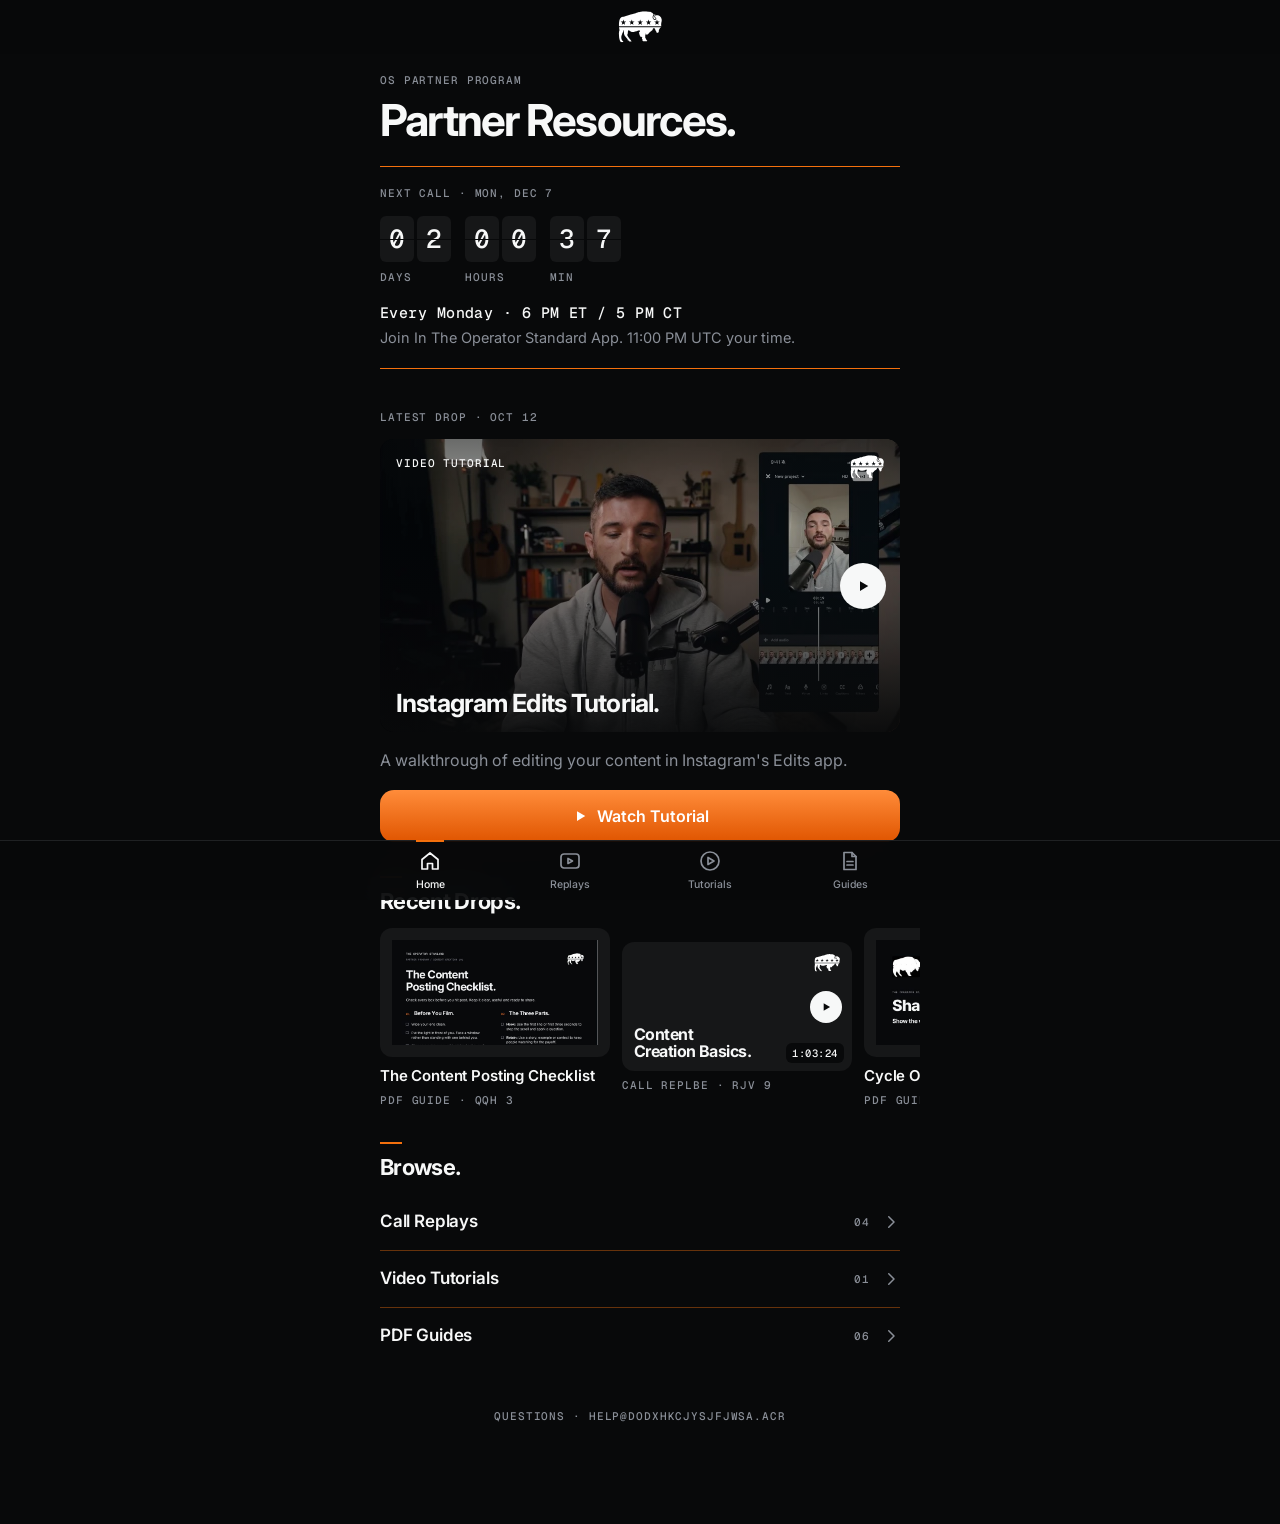
==== index.html @ caf59437 "Add files via upload" ====
<!doctype html>
<html lang="en">
<head>
  <meta charset="utf-8">
  <meta name="viewport" content="width=device-width, initial-scale=1, viewport-fit=cover">
  <meta name="robots" content="noindex, nofollow">
  <meta name="theme-color" content="#08090A">
  <meta name="apple-mobile-web-app-capable" content="yes">
  <meta name="apple-mobile-web-app-status-bar-style" content="black-translucent">
  <title>Partner Resources · The Operator Standard</title>
  <link rel="icon" href="assets/bison-white.svg" type="image/svg+xml">
  <link rel="preload" href="assets/fonts/Inter.ttf" as="font" type="font/ttf" crossorigin>
  <link rel="preload" href="assets/fonts/GeistMono.ttf" as="font" type="font/ttf" crossorigin>
  <link rel="stylesheet" href="styles.css">
</head>
<body>
  <header class="topbar">
    <a href="#home" aria-label="The Operator Standard Partner Resources, home">
      <img src="assets/bison-white.svg" alt="" width="61" height="43">
    </a>
  </header>

  <main id="view"></main>

  <nav class="tabbar" aria-label="Sections">
    <a href="#home" data-tab="home">
      <svg viewBox="0 0 24 24" aria-hidden="true"><path d="M4 10.5 12 4l8 6.5V20h-5.5v-5.5h-5V20H4z"/></svg>
      <span>Home</span>
    </a>
    <a href="#replays" data-tab="replays">
      <svg viewBox="0 0 24 24" aria-hidden="true"><rect x="3" y="5" width="18" height="14" rx="3"/><path d="M10 9.5v5l4.5-2.5z"/></svg>
      <span>Replays</span>
    </a>
    <a href="#tutorials" data-tab="tutorials">
      <svg viewBox="0 0 24 24" aria-hidden="true"><circle cx="12" cy="12" r="9"/><path d="M10 8.5v7l6-3.5z"/></svg>
      <span>Tutorials</span>
    </a>
    <a href="#guides" data-tab="guides">
      <svg viewBox="0 0 24 24" aria-hidden="true"><path d="M6 3.5h8l4 4V20.5H6z"/><path d="M14 3.5v4h4M9 12.5h6M9 16h6"/></svg>
      <span>Guides</span>
    </a>
  </nav>

  <dialog class="sheet" id="sheet" aria-labelledby="sheet-title">
    <div class="sheet-bar">
      <span class="grab" aria-hidden="true"></span>
      <button class="icon-btn" id="sheet-close" aria-label="Close">
        <svg viewBox="0 0 24 24" width="18" height="18" aria-hidden="true"><path d="M5 5l14 14M19 5L5 19" stroke="currentColor" stroke-width="2" stroke-linecap="round"/></svg>
      </button>
    </div>
    <div id="sheet-body"></div>
  </dialog>

  <script src="content.js"></script>
  <script src="app.js"></script>
</body>
</html>
---- styles.css ----
/* The Operator Standard — Partner Resources
   Mobile first: built to feel like a screen in the app, not a web page.
   Brand: Obsidian ground, Card surfaces, Snow text, Fog secondary, one Ember action.
   Sans: Inter. Mono: Geist Mono (tracked caps for labels and numbers). */

@font-face {
  font-family: "Inter";
  src: url("assets/fonts/Inter.ttf") format("truetype");
  font-weight: 100 900;
  font-display: swap;
}
@font-face {
  font-family: "Geist Mono";
  src: url("assets/fonts/GeistMono.ttf") format("truetype");
  font-weight: 100 900;
  font-display: swap;
}

:root {
  --obsidian: #08090A;
  --card: #161718;
  --card-hi: #1D1E20;
  --line: #1F2123;
  --snow: #F7F8F8;
  --fog: #8A8F98;
  --ember: #F4700D;
  --ember-line: rgba(244, 112, 13, 0.4);
  --ember-flame: linear-gradient(180deg, #FF8C3A, #E05500);
  --sans: "Inter", "SF Pro Display", -apple-system, BlinkMacSystemFont, "Helvetica Neue", Arial, sans-serif;
  --mono: "Geist Mono", ui-monospace, "SF Mono", Menlo, monospace;
  --pad: 20px;
  --col: 560px;
  --tabbar: 60px;
}

* { box-sizing: border-box; -webkit-tap-highlight-color: transparent; }
html { background: var(--obsidian); }
body {
  margin: 0;
  background: var(--obsidian);
  color: var(--snow);
  font-family: var(--sans);
  font-size: 16px;
  line-height: 1.5;
  -webkit-font-smoothing: antialiased;
  overscroll-behavior-y: none;
}
img { max-width: 100%; display: block; }
a { color: inherit; text-decoration: none; }
button { font: inherit; color: inherit; background: none; border: 0; padding: 0; text-align: left; cursor: pointer; }
h1, h2, h3, p, ul { margin: 0; padding: 0; }
ul { list-style: none; }
h1, h2, h3 { letter-spacing: -0.03em; line-height: 1.08; font-weight: 700; }
:focus-visible { outline: 2px solid var(--snow); outline-offset: 3px; border-radius: 8px; }

.label {
  font-family: var(--mono);
  font-size: 11px;
  font-weight: 500;
  letter-spacing: 0.08em;
  text-transform: uppercase;
  color: var(--fog);
}
.fog { color: var(--fog); }
.press { transition: transform 0.12s, opacity 0.12s; }
.press:active { transform: scale(0.975); opacity: 0.8; }

/* Top bar: the bison, centered */
.topbar {
  position: sticky; top: 0; z-index: 10;
  display: grid; place-items: center;
  height: calc(54px + env(safe-area-inset-top));
  padding-top: env(safe-area-inset-top);
  background: rgba(8, 9, 10, 0.82);
  backdrop-filter: blur(16px);
  -webkit-backdrop-filter: blur(16px);
}
.topbar a { display: block; padding: 8px 16px; }
.topbar img { width: 44px; height: auto; }

/* View */
#view {
  max-width: var(--col); margin: 0 auto;
  padding: 0 var(--pad) calc(var(--tabbar) + env(safe-area-inset-bottom) + 40px);
}
#view > * { animation: rise 0.45s cubic-bezier(0.2, 0.7, 0.2, 1) both; }
#view > *:nth-child(2) { animation-delay: 0.05s; }
#view > *:nth-child(3) { animation-delay: 0.1s; }
#view > *:nth-child(4) { animation-delay: 0.15s; }
#view > *:nth-child(n + 5) { animation-delay: 0.2s; }
@keyframes rise { from { opacity: 0; transform: translateY(10px); } }

.head { padding: 18px 0 22px; }
.head h1 { font-size: 36px; letter-spacing: -0.04em; margin-top: 8px; }

.block { padding-top: 34px; }
.block-head { display: flex; align-items: baseline; justify-content: space-between; margin-bottom: 14px; }
.block-head h2 { font-size: 22px; }
.block-head h2::before { content: ""; display: block; width: 22px; height: 2px; margin-bottom: 12px; background: var(--ember); }
.block-head a { padding: 6px 0 6px 12px; }

/* Next call: a departure board, not a box */
.call { padding: 18px 0 20px; border-top: 1px solid var(--ember); border-bottom: 1px solid var(--ember); }
.board { display: flex; gap: 14px; margin-top: 14px; }
.unit { display: flex; flex-direction: column; gap: 7px; }
.tiles { display: flex; gap: 3px; }
.tile {
  position: relative; display: grid; place-items: center;
  width: 34px; height: 46px; border-radius: 6px; background: var(--card);
  font: 500 26px/1 var(--mono); font-style: normal; font-variant-numeric: tabular-nums;
}
.tile::after { content: ""; position: absolute; left: 0; right: 0; top: 50%; height: 1px; background: var(--obsidian); }
.call-when { margin-top: 18px; font: 500 15px/1.3 var(--mono); letter-spacing: 0.03em; }
.call-where { margin-top: 4px; font-size: 14.5px; color: var(--fog); }
.live { display: inline-flex; align-items: center; gap: 8px; color: var(--snow); }
.live::before { content: ""; width: 8px; height: 8px; border-radius: 50%; background: var(--ember); animation: pulse 1.6s infinite; }
@keyframes pulse { 50% { opacity: 0.3; } }
.live-title { font-size: 26px; font-weight: 700; letter-spacing: -0.03em; margin-top: 10px; }

/* Buttons */
.btn {
  display: flex; align-items: center; justify-content: center; gap: 8px;
  width: 100%; min-height: 52px; padding: 0 20px;
  border-radius: 14px; background: var(--card); color: var(--snow);
  font: 600 16px/1 var(--sans);
}
.btn svg { flex: none; }
.btn-ember { background: var(--ember-flame); color: #fff; }
.btn[aria-disabled="true"] { color: var(--fog); pointer-events: none; }
.icon-btn { display: grid; place-items: center; width: 40px; height: 40px; flex: none; border-radius: 50%; background: var(--card); color: var(--snow); }

/* Thumbnails: set in type, like the call graphics */
.thumb {
  position: relative; display: flex; flex-direction: column; justify-content: space-between;
  aspect-ratio: 16 / 9; width: 100%; padding: 16px;
  border-radius: 14px; background: var(--card); overflow: hidden;
}
.thumb-top { display: flex; justify-content: space-between; align-items: flex-start; gap: 12px; }
.thumb-top img { width: 34px; margin-left: auto; }
.thumb-title { font: 700 25px/1.04 var(--sans); letter-spacing: -0.035em; max-width: 80%; text-wrap: balance; }
.thumb .badge { position: absolute; right: 12px; bottom: 12px; font: 500 11.5px/1 var(--mono); letter-spacing: 0.05em; background: var(--obsidian); padding: 6px 8px; border-radius: 6px; }
.thumb .play {
  position: absolute; right: 14px; top: 50%; translate: 0 -50%;
  width: 46px; height: 46px; border-radius: 50%; display: grid; place-items: center;
  background: var(--snow); color: var(--obsidian);
}
.thumb.cover { padding: 0; }
.thumb.cover img { width: 100%; height: 100%; object-fit: cover; object-position: top; }
.thumb.mini { padding: 12px; border-radius: 12px; }
.thumb.mini .thumb-title { font-size: 16px; max-width: 84%; }
.thumb.mini .thumb-top img { width: 26px; }
.thumb.mini .play { width: 32px; height: 32px; right: 10px; }
.thumb.mini .play svg { width: 14px; height: 14px; }
.thumb.mini .badge { right: 8px; bottom: 8px; font-size: 10.5px; padding: 5px 6px; }

/* Latest drop */
.latest { display: block; width: 100%; }
.latest h2 { font-size: 28px; margin-top: 8px; }
.latest .thumb { margin: 12px 0 16px; }
.latest .desc { color: var(--fog); margin-top: 8px; }
.latest-action { margin-top: 18px; }

/* Swipe row */
.scroller {
  display: flex; gap: 12px; overflow-x: auto; scroll-snap-type: x mandatory;
  margin: 0 calc(var(--pad) * -1); padding: 0 var(--pad); scroll-padding: 0 var(--pad);
  scrollbar-width: none;
}
.scroller::-webkit-scrollbar { display: none; }
.mini-card { flex: none; width: min(62vw, 250px); scroll-snap-align: start; }
.mini-card h3 { font-size: 15px; line-height: 1.25; letter-spacing: -0.01em; font-weight: 600; margin-top: 10px; display: -webkit-box; -webkit-line-clamp: 2; -webkit-box-orient: vertical; overflow: hidden; }
.mini-card .label { display: block; margin-top: 6px; }

/* Browse rows */
.rows li + li { border-top: 1px solid var(--ember-line); }
.rows a { display: flex; align-items: center; gap: 12px; min-height: 56px; font-weight: 600; font-size: 17px; letter-spacing: -0.01em; }
.rows .label { margin-left: auto; }
.rows svg { color: var(--fog); flex: none; }

/* Video feed */
.feed { display: grid; gap: 30px; }
.feed-item { display: block; width: 100%; }
.feed-item .label { display: block; margin-top: 12px; }
.feed-item .desc { color: var(--fog); font-size: 15px; margin-top: 4px; }

/* Guide list */
.guide { display: flex; align-items: center; gap: 14px; padding: 14px 0; }
.guide + .guide { border-top: 1px solid var(--ember-line); }
.guide-main { display: flex; align-items: center; gap: 14px; flex: 1; min-width: 0; }
.guide-cover { flex: none; width: 60px; height: 78px; border-radius: 8px; overflow: hidden; background: var(--card); }
.guide-cover img { width: 100%; height: 100%; object-fit: cover; object-position: top; }
.guide-text { min-width: 0; }
.guide-text h3 { font-size: 16.5px; line-height: 1.2; letter-spacing: -0.015em; font-weight: 600; }
.guide-text .label { display: block; margin-top: 6px; }
.guide .icon-btn { width: 44px; height: 44px; }

.foot { padding-top: 44px; text-align: center; }

/* Tab bar */
.tabbar {
  position: fixed; left: 0; right: 0; bottom: 0; z-index: 10;
  display: grid; grid-template-columns: repeat(4, 1fr);
  height: calc(var(--tabbar) + env(safe-area-inset-bottom));
  padding: 0 max(8px, calc((100vw - var(--col)) / 2)) env(safe-area-inset-bottom);
  background: rgba(8, 9, 10, 0.86);
  backdrop-filter: blur(18px);
  -webkit-backdrop-filter: blur(18px);
  border-top: 1px solid var(--line);
  user-select: none; -webkit-user-select: none;
}
.tabbar a { display: flex; flex-direction: column; align-items: center; justify-content: center; gap: 4px; color: var(--fog); font-size: 10.5px; font-weight: 500; transition: color 0.15s, transform 0.12s; }
.tabbar a:active { transform: scale(0.92); }
.tabbar a { position: relative; }
.tabbar a[aria-current="page"] { color: var(--snow); }
.tabbar a[aria-current="page"]::before { content: ""; position: absolute; top: -1px; width: 28px; height: 2px; background: var(--ember); }
.tabbar svg { width: 24px; height: 24px; fill: none; stroke: currentColor; stroke-width: 1.7; stroke-linejoin: round; stroke-linecap: round; }

/* Bottom sheet */
.sheet {
  width: 100%; max-width: var(--col); max-height: 94dvh;
  margin: auto auto 0; padding: 0 0 calc(24px + env(safe-area-inset-bottom));
  border: 0; border-radius: 22px 22px 0 0;
  background: var(--card); color: var(--snow); overflow: auto;
}
.sheet[open] { animation: sheet-up 0.32s cubic-bezier(0.2, 0.8, 0.2, 1); }
.sheet::backdrop { background: rgba(4, 5, 6, 0.8); animation: fade 0.25s; }
@keyframes sheet-up { from { transform: translateY(100%); } }
@keyframes fade { from { opacity: 0; } }
.sheet-bar { position: relative; display: flex; justify-content: flex-end; align-items: center; height: 54px; padding: 0 12px; }
.sheet-bar .icon-btn { background: var(--card-hi); width: 34px; height: 34px; }
.grab { position: absolute; left: 50%; top: 9px; translate: -50% 0; width: 38px; height: 4px; border-radius: 2px; background: #3A3D41; }
.sheet-media { background: #000; aspect-ratio: 16 / 9; }
.sheet-media iframe, .sheet-media video { width: 100%; height: 100%; border: 0; display: block; }
.sheet-cover { margin: 0 var(--pad); height: min(38dvh, 300px); border-radius: 12px; overflow: hidden; background: var(--obsidian); }
.sheet-cover img { width: 100%; height: 100%; object-fit: cover; object-position: top; }
.sheet-text { padding: 20px var(--pad) 0; }
.sheet-text h2 { font-size: 24px; margin-top: 8px; }
.sheet-text .desc { color: var(--fog); margin-top: 10px; }
.sheet-actions { display: grid; gap: 10px; padding: 22px var(--pad) 0; }
.sheet-actions .btn:not(.btn-ember) { background: var(--card-hi); }

@media (min-width: 640px) {
  .sheet { margin: auto; border-radius: 22px; }
  .sheet[open] { animation: fade 0.2s; }
  .grab { display: none; }
  .head h1 { font-size: 44px; }
  .mini-card { width: 230px; }
}
@media (prefers-reduced-motion: reduce) {
  *, *::before, *::after { animation: none !important; transition: none !important; }
}

/* Video thumbnail with a photo behind the type */
.thumb.has-poster { background-size: cover; background-position: center 25%; }
.thumb.has-poster::before {
  content: ""; position: absolute; inset: 0;
  background: linear-gradient(to top, rgba(8, 9, 10, 0.94) 0%, rgba(8, 9, 10, 0.5) 45%, rgba(8, 9, 10, 0.3) 70%, rgba(8, 9, 10, 0.6) 100%);
}
.thumb.has-poster .thumb-top, .thumb.has-poster .thumb-title { position: relative; }
.thumb.has-poster .thumb-top .label { color: var(--snow); }
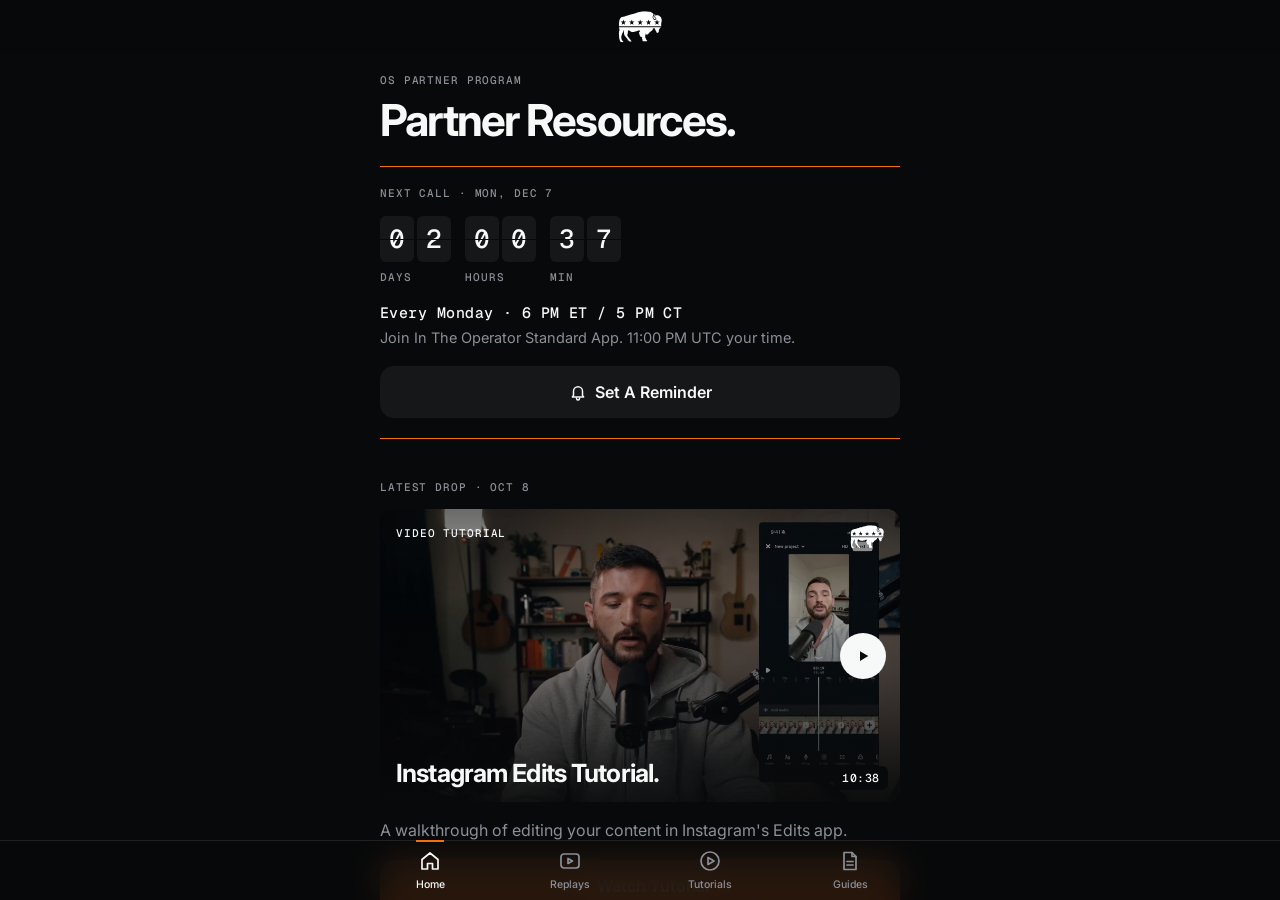
==== commit 26a404be: "Slide between sections on one page; native player for the Edits tutorial - Sections sit side by side" ====
--- a/index.html
+++ b/index.html
@@ -15,30 +15,30 @@
 </head>
 <body>
   <header class="topbar">
-    <a href="#home" aria-label="The Operator Standard Partner Resources, home">
+    <button data-tab="home" aria-label="The Operator Standard Partner Resources, home">
       <img src="assets/bison-white.svg" alt="" width="61" height="43">
-    </a>
+    </button>
   </header>
 
-  <main id="view"></main>
+  <main class="pager" id="pager"></main>
 
   <nav class="tabbar" aria-label="Sections">
-    <a href="#home" data-tab="home">
+    <button data-tab="home">
       <svg viewBox="0 0 24 24" aria-hidden="true"><path d="M4 10.5 12 4l8 6.5V20h-5.5v-5.5h-5V20H4z"/></svg>
       <span>Home</span>
-    </a>
-    <a href="#replays" data-tab="replays">
+    </button>
+    <button data-tab="replays">
       <svg viewBox="0 0 24 24" aria-hidden="true"><rect x="3" y="5" width="18" height="14" rx="3"/><path d="M10 9.5v5l4.5-2.5z"/></svg>
       <span>Replays</span>
-    </a>
-    <a href="#tutorials" data-tab="tutorials">
+    </button>
+    <button data-tab="tutorials">
       <svg viewBox="0 0 24 24" aria-hidden="true"><circle cx="12" cy="12" r="9"/><path d="M10 8.5v7l6-3.5z"/></svg>
       <span>Tutorials</span>
-    </a>
-    <a href="#guides" data-tab="guides">
+    </button>
+    <button data-tab="guides">
       <svg viewBox="0 0 24 24" aria-hidden="true"><path d="M6 3.5h8l4 4V20.5H6z"/><path d="M14 3.5v4h4M9 12.5h6M9 16h6"/></svg>
       <span>Guides</span>
-    </a>
+    </button>
   </nav>
 
   <dialog class="sheet" id="sheet" aria-labelledby="sheet-title">
--- a/styles.css
+++ b/styles.css
@@ -67,7 +67,7 @@
 
 /* Top bar: the bison, centered */
 .topbar {
-  position: sticky; top: 0; z-index: 10;
+  position: fixed; top: 0; left: 0; right: 0; z-index: 10;
   display: grid; place-items: center;
   height: calc(54px + env(safe-area-inset-top));
   padding-top: env(safe-area-inset-top);
@@ -75,19 +75,30 @@
   backdrop-filter: blur(16px);
   -webkit-backdrop-filter: blur(16px);
 }
-.topbar a { display: block; padding: 8px 16px; }
+.topbar button { display: block; padding: 8px 16px; }
 .topbar img { width: 44px; height: auto; }
 
 /* View */
-#view {
-  max-width: var(--col); margin: 0 auto;
-  padding: 0 var(--pad) calc(var(--tabbar) + env(safe-area-inset-bottom) + 40px);
-}
-#view > * { animation: rise 0.45s cubic-bezier(0.2, 0.7, 0.2, 1) both; }
-#view > *:nth-child(2) { animation-delay: 0.05s; }
-#view > *:nth-child(3) { animation-delay: 0.1s; }
-#view > *:nth-child(4) { animation-delay: 0.15s; }
-#view > *:nth-child(n + 5) { animation-delay: 0.2s; }
+/* Sections sit side by side and slide; each one scrolls on its own */
+html, body { height: 100%; overflow: hidden; }
+.pager {
+  display: flex; height: 100dvh;
+  overflow-x: auto; overflow-y: hidden; scroll-snap-type: x mandatory;
+  overscroll-behavior-x: contain; scrollbar-width: none;
+}
+.pager::-webkit-scrollbar { display: none; }
+.panel {
+  flex: none; width: 100%; height: 100%;
+  overflow-y: auto; overscroll-behavior-y: contain;
+  scroll-snap-align: start; scroll-snap-stop: always;
+  padding: calc(54px + env(safe-area-inset-top)) 0 calc(var(--tabbar) + env(safe-area-inset-bottom) + 40px);
+}
+.panel-in { max-width: var(--col); margin: 0 auto; padding: 0 var(--pad); }
+.panel-in > * { animation: rise 0.45s cubic-bezier(0.2, 0.7, 0.2, 1) both; }
+.panel-in > *:nth-child(2) { animation-delay: 0.05s; }
+.panel-in > *:nth-child(3) { animation-delay: 0.1s; }
+.panel-in > *:nth-child(4) { animation-delay: 0.15s; }
+.panel-in > *:nth-child(n + 5) { animation-delay: 0.2s; }
 @keyframes rise { from { opacity: 0; transform: translateY(10px); } }
 
 .head { padding: 18px 0 22px; }
@@ -162,6 +173,7 @@
 
 /* Swipe row */
 .scroller {
+  overscroll-behavior-x: contain;
   display: flex; gap: 12px; overflow-x: auto; scroll-snap-type: x mandatory;
   margin: 0 calc(var(--pad) * -1); padding: 0 var(--pad); scroll-padding: 0 var(--pad);
   scrollbar-width: none;
@@ -173,7 +185,7 @@
 
 /* Browse rows */
 .rows li + li { border-top: 1px solid var(--ember-line); }
-.rows a { display: flex; align-items: center; gap: 12px; min-height: 56px; font-weight: 600; font-size: 17px; letter-spacing: -0.01em; }
+.rows button { width: 100%; display: flex; align-items: center; gap: 12px; min-height: 56px; font-weight: 600; font-size: 17px; letter-spacing: -0.01em; }
 .rows .label { margin-left: auto; }
 .rows svg { color: var(--fog); flex: none; }
 
@@ -208,11 +220,11 @@
   border-top: 1px solid var(--line);
   user-select: none; -webkit-user-select: none;
 }
-.tabbar a { display: flex; flex-direction: column; align-items: center; justify-content: center; gap: 4px; color: var(--fog); font-size: 10.5px; font-weight: 500; transition: color 0.15s, transform 0.12s; }
-.tabbar a:active { transform: scale(0.92); }
-.tabbar a { position: relative; }
-.tabbar a[aria-current="page"] { color: var(--snow); }
-.tabbar a[aria-current="page"]::before { content: ""; position: absolute; top: -1px; width: 28px; height: 2px; background: var(--ember); }
+.tabbar button { display: flex; flex-direction: column; align-items: center; justify-content: center; gap: 4px; color: var(--fog); font-size: 10.5px; font-weight: 500; transition: color 0.15s, transform 0.12s; }
+.tabbar button:active { transform: scale(0.92); }
+.tabbar button { position: relative; }
+.tabbar button[aria-current="page"] { color: var(--snow); }
+.tabbar button[aria-current="page"]::before { content: ""; position: absolute; top: -1px; width: 28px; height: 2px; background: var(--ember); }
 .tabbar svg { width: 24px; height: 24px; fill: none; stroke: currentColor; stroke-width: 1.7; stroke-linejoin: round; stroke-linecap: round; }
 
 /* Bottom sheet */
@@ -229,7 +241,8 @@
 .sheet-bar { position: relative; display: flex; justify-content: flex-end; align-items: center; height: 54px; padding: 0 12px; }
 .sheet-bar .icon-btn { background: var(--card-hi); width: 34px; height: 34px; }
 .grab { position: absolute; left: 50%; top: 9px; translate: -50% 0; width: 38px; height: 4px; border-radius: 2px; background: #3A3D41; }
-.sheet-media { background: #000; aspect-ratio: 16 / 9; }
+.sheet-media { background: #000; aspect-ratio: 16 / 9; max-height: 62dvh; }
+.sheet-media video { object-fit: contain; }
 .sheet-media iframe, .sheet-media video { width: 100%; height: 100%; border: 0; display: block; }
 .sheet-cover { margin: 0 var(--pad); height: min(38dvh, 300px); border-radius: 12px; overflow: hidden; background: var(--obsidian); }
 .sheet-cover img { width: 100%; height: 100%; object-fit: cover; object-position: top; }
@@ -258,3 +271,12 @@
 }
 .thumb.has-poster .thumb-top, .thumb.has-poster .thumb-title { position: relative; }
 .thumb.has-poster .thumb-top .label { color: var(--snow); }
+
+/* Call reminder */
+.remind { margin-top: 18px; }
+
+/* Video player: a centered pop-up that fades in, not a bottom sheet */
+.sheet.center { margin: auto; width: calc(100% - 24px); border-radius: 20px; padding-bottom: 22px; }
+.sheet.center[open] { animation: pop 0.22s ease-out; }
+.sheet.center .grab { display: none; }
+@keyframes pop { from { opacity: 0; transform: scale(0.97); } }
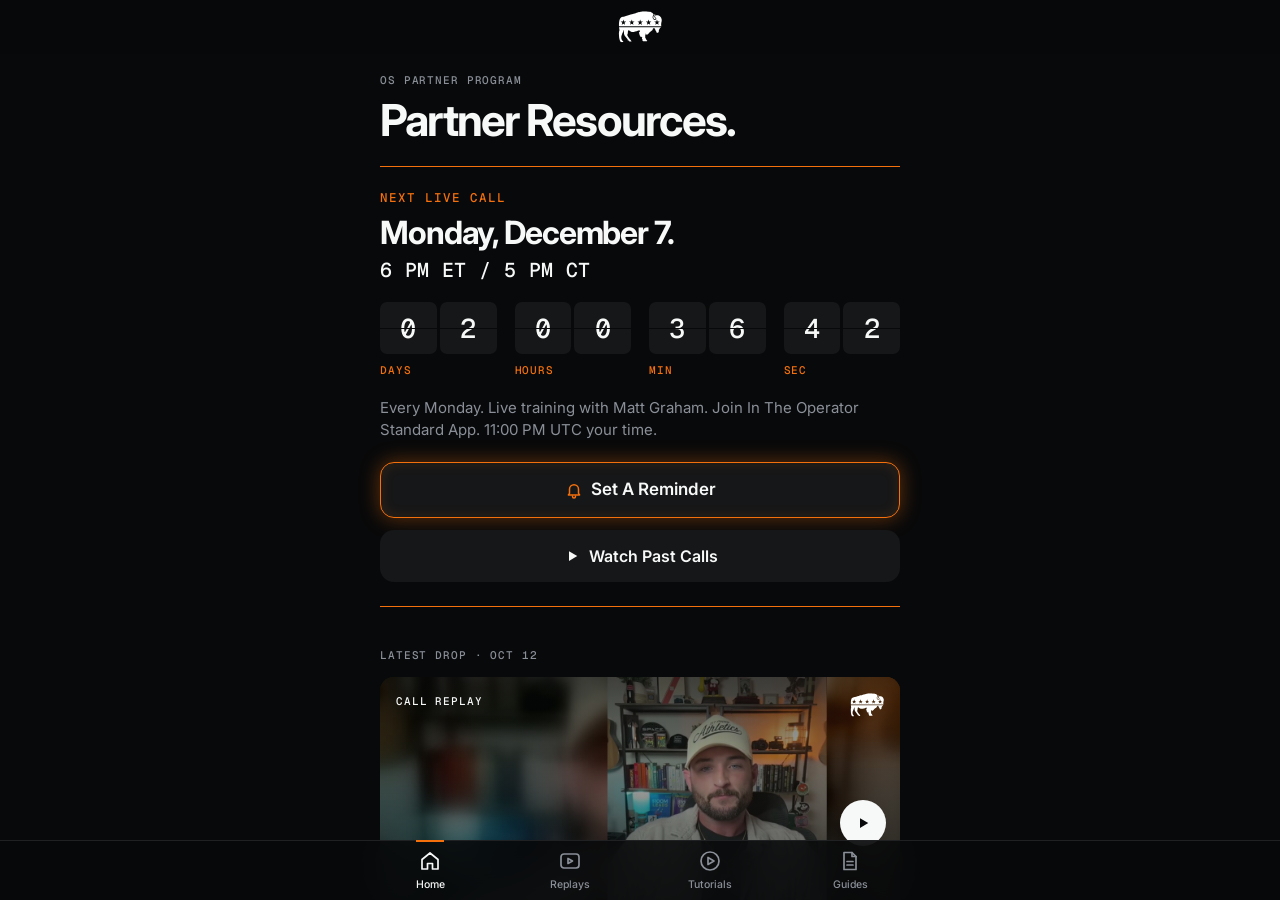
==== commit 102dd66d: "Add link preview image and share tags Co-Authored-By: Claude Opus 5.5 <noreply@anthropic.com>" ====
--- a/index.html
+++ b/index.html
@@ -8,6 +8,18 @@
   <meta name="apple-mobile-web-app-capable" content="yes">
   <meta name="apple-mobile-web-app-status-bar-style" content="black-translucent">
   <title>Partner Resources · The Operator Standard</title>
+  <meta name="description" content="Guides, tutorials and call replays for OS Partners. Live training every Monday, 6 PM ET / 5 PM CT.">
+  <meta property="og:type" content="website">
+  <meta property="og:site_name" content="The Operator Standard">
+  <meta property="og:title" content="Partner Resources · The Operator Standard">
+  <meta property="og:description" content="Guides, tutorials and call replays for OS Partners. Live training every Monday, 6 PM ET / 5 PM CT.">
+  <meta property="og:url" content="https://os-partners.pages.dev/">
+  <meta property="og:image" content="https://os-partners.pages.dev/assets/share.png">
+  <meta property="og:image:width" content="1200">
+  <meta property="og:image:height" content="630">
+  <meta property="og:image:alt" content="Partner Resources. Live training every Monday, 6 PM ET / 5 PM CT.">
+  <meta name="twitter:card" content="summary_large_image">
+  <meta name="twitter:image" content="https://os-partners.pages.dev/assets/share.png">
   <link rel="icon" href="assets/bison-white.svg" type="image/svg+xml">
   <link rel="preload" href="assets/fonts/Inter.ttf" as="font" type="font/ttf" crossorigin>
   <link rel="preload" href="assets/fonts/GeistMono.ttf" as="font" type="font/ttf" crossorigin>
--- a/styles.css
+++ b/styles.css
@@ -110,23 +110,26 @@
 .block-head h2::before { content: ""; display: block; width: 22px; height: 2px; margin-bottom: 12px; background: var(--ember); }
 .block-head a { padding: 6px 0 6px 12px; }
 
-/* Next call: a departure board, not a box */
-.call { padding: 18px 0 20px; border-top: 1px solid var(--ember); border-bottom: 1px solid var(--ember); }
-.board { display: flex; gap: 14px; margin-top: 14px; }
-.unit { display: flex; flex-direction: column; gap: 7px; }
-.tiles { display: flex; gap: 3px; }
+/* Next call: the headline of the home screen */
+.call { padding: 22px 0 24px; border-top: 1px solid var(--ember); border-bottom: 1px solid var(--ember); }
+.call-kicker { font-size: 12.5px; color: var(--ember); }
+.call-title { font-size: 32px; letter-spacing: -0.035em; margin-top: 8px; }
+.call-time { margin-top: 8px; font: 500 20px/1.2 var(--mono); letter-spacing: 0.02em; }
+.board { display: flex; gap: 12px; margin-top: 20px; }
+.unit { flex: 1; display: flex; flex-direction: column; gap: 8px; }
+.tiles { display: flex; gap: 4px; }
 .tile {
-  position: relative; display: grid; place-items: center;
-  width: 34px; height: 46px; border-radius: 6px; background: var(--card);
-  font: 500 26px/1 var(--mono); font-style: normal; font-variant-numeric: tabular-nums;
+  position: relative; flex: 1; display: grid; place-items: center;
+  height: 60px; border-radius: 8px; background: var(--card);
+  font: 500 34px/1 var(--mono); font-style: normal; font-variant-numeric: tabular-nums;
 }
 .tile::after { content: ""; position: absolute; left: 0; right: 0; top: 50%; height: 1px; background: var(--obsidian); }
-.call-when { margin-top: 18px; font: 500 15px/1.3 var(--mono); letter-spacing: 0.03em; }
-.call-where { margin-top: 4px; font-size: 14.5px; color: var(--fog); }
-.live { display: inline-flex; align-items: center; gap: 8px; color: var(--snow); }
+.call-topic { margin-top: 18px; font-weight: 600; font-size: 17px; }
+.call-where { margin-top: 18px; font-size: 15px; color: var(--fog); }
+.call-topic + .call-where { margin-top: 4px; }
+.live { display: inline-flex; align-items: center; gap: 8px; }
 .live::before { content: ""; width: 8px; height: 8px; border-radius: 50%; background: var(--ember); animation: pulse 1.6s infinite; }
 @keyframes pulse { 50% { opacity: 0.3; } }
-.live-title { font-size: 26px; font-weight: 700; letter-spacing: -0.03em; margin-top: 10px; }
 
 /* Buttons */
 .btn {
@@ -272,11 +275,52 @@
 .thumb.has-poster .thumb-top, .thumb.has-poster .thumb-title { position: relative; }
 .thumb.has-poster .thumb-top .label { color: var(--snow); }
 
-/* Call reminder */
-.remind { margin-top: 18px; }
+/* Call reminder: the one control on the page that glows */
+.remind {
+  margin-top: 20px; min-height: 56px; font-size: 17px;
+  border: 1px solid var(--ember);
+  box-shadow: 0 0 20px rgba(244, 112, 13, 0.4), inset 0 0 14px rgba(244, 112, 13, 0.12);
+  animation: glow 2.6s ease-in-out infinite;
+}
+.remind svg { color: var(--ember); }
+@keyframes glow {
+  50% { box-shadow: 0 0 34px rgba(244, 112, 13, 0.7), inset 0 0 20px rgba(244, 112, 13, 0.22); }
+}
+.past { margin-top: 12px; }
 
 /* Video player: a centered pop-up that fades in, not a bottom sheet */
 .sheet.center { margin: auto; width: calc(100% - 24px); border-radius: 20px; padding-bottom: 22px; }
 .sheet.center[open] { animation: pop 0.22s ease-out; }
 .sheet.center .grab { display: none; }
 @keyframes pop { from { opacity: 0; transform: scale(0.97); } }
+
+/* Embedded players that are laid out larger and scaled down to fit (see fitEmbed) */
+.sheet-media { overflow: hidden; }
+.sheet-media iframe[data-min-height] { transform-origin: 0 0; max-width: none; }
+
+/* Vertical videos: the frame narrows to the video's shape and stays centered */
+.sheet-media { margin: 0 auto; }
+
+.thumb.mini .thumb-title { max-width: 68%; }
+
+/* Call replays carry their date on the thumbnail, above the title */
+.thumb-bottom { position: relative; display: flex; flex-direction: column; gap: 7px; }
+.thumb-date { color: var(--ember); font-size: 11.5px; }
+.thumb.mini .thumb-bottom { gap: 4px; }
+.thumb.mini .thumb-date { font-size: 10px; }
+.feed-item .thumb + .desc { margin-top: 12px; }
+
+/* Bottom sheets slide back down when dismissed */
+.sheet.closing { animation: sheet-down 0.26s cubic-bezier(0.4, 0, 1, 1) forwards; }
+.sheet.closing::backdrop { animation: fade-out 0.26s forwards; }
+@keyframes sheet-down { to { transform: translateY(100%); } }
+@keyframes fade-out { to { opacity: 0; } }
+@media (min-width: 640px) {
+  .sheet.closing { animation: fade-out 0.2s forwards; }
+}
+
+/* Countdown: four clearly separate groups, with the unit names in ember */
+.board { gap: 18px; }
+.tiles { gap: 3px; }
+.tile { height: 52px; font-size: 27px; border-radius: 7px; }
+.unit .label { color: var(--ember); }
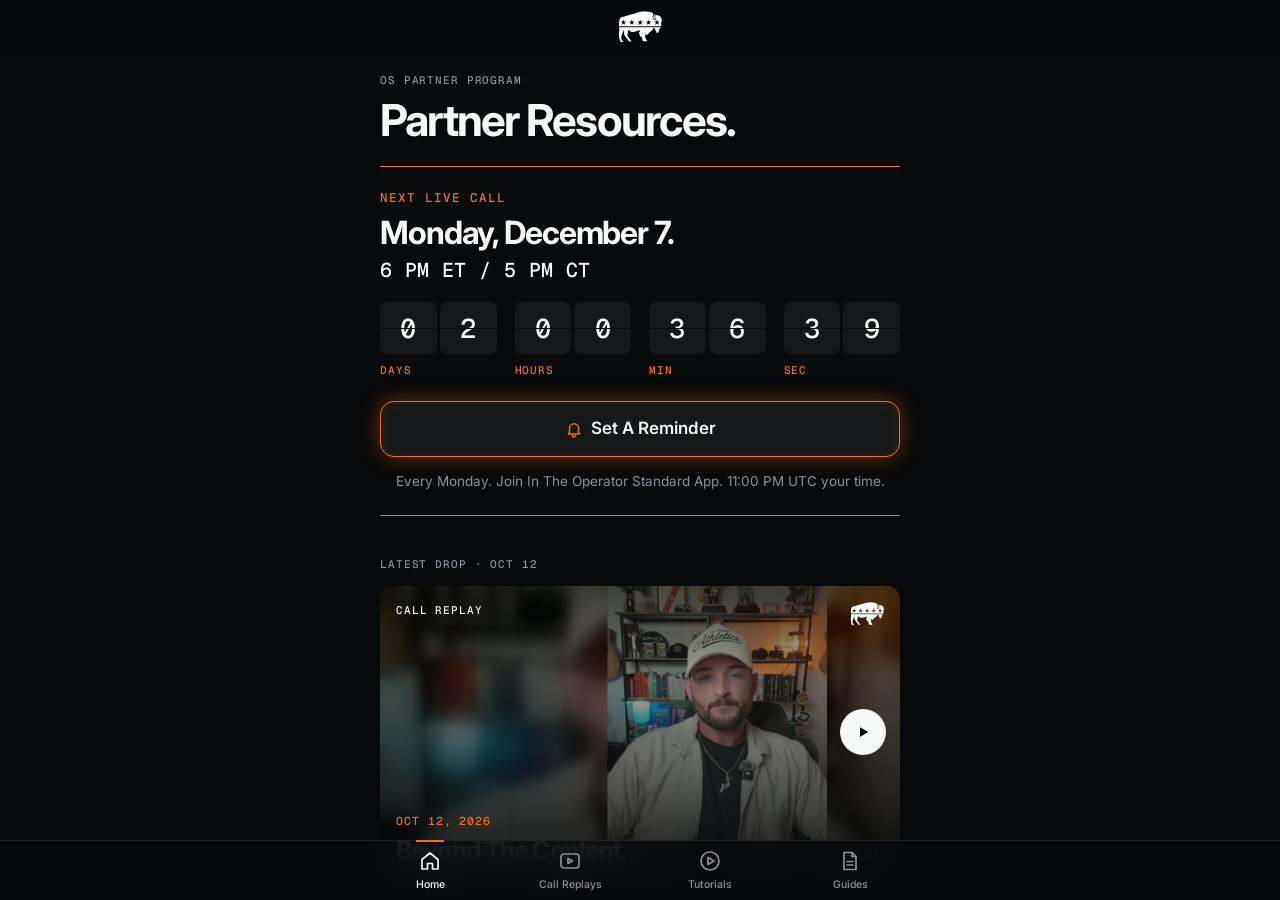
==== commit dfa77a3d: "Simplify the call section to one button; rename tab to Call Replays Co-Authored-By: Claude Opus 5.5 " ====
--- a/index.html
+++ b/index.html
@@ -41,7 +41,7 @@
     </button>
     <button data-tab="replays">
       <svg viewBox="0 0 24 24" aria-hidden="true"><rect x="3" y="5" width="18" height="14" rx="3"/><path d="M10 9.5v5l4.5-2.5z"/></svg>
-      <span>Replays</span>
+      <span>Call Replays</span>
     </button>
     <button data-tab="tutorials">
       <svg viewBox="0 0 24 24" aria-hidden="true"><circle cx="12" cy="12" r="9"/><path d="M10 8.5v7l6-3.5z"/></svg>
--- a/styles.css
+++ b/styles.css
@@ -324,3 +324,8 @@
 .tiles { gap: 3px; }
 .tile { height: 52px; font-size: 27px; border-radius: 7px; }
 .unit .label { color: var(--ember); }
+
+/* Call section, pared back: one button, one quiet line under it */
+.call-topic { margin-top: 20px; }
+.remind { margin-top: 22px; }
+.call-where, .call-topic + .call-where { margin-top: 14px; font-size: 13.5px; text-align: center; }
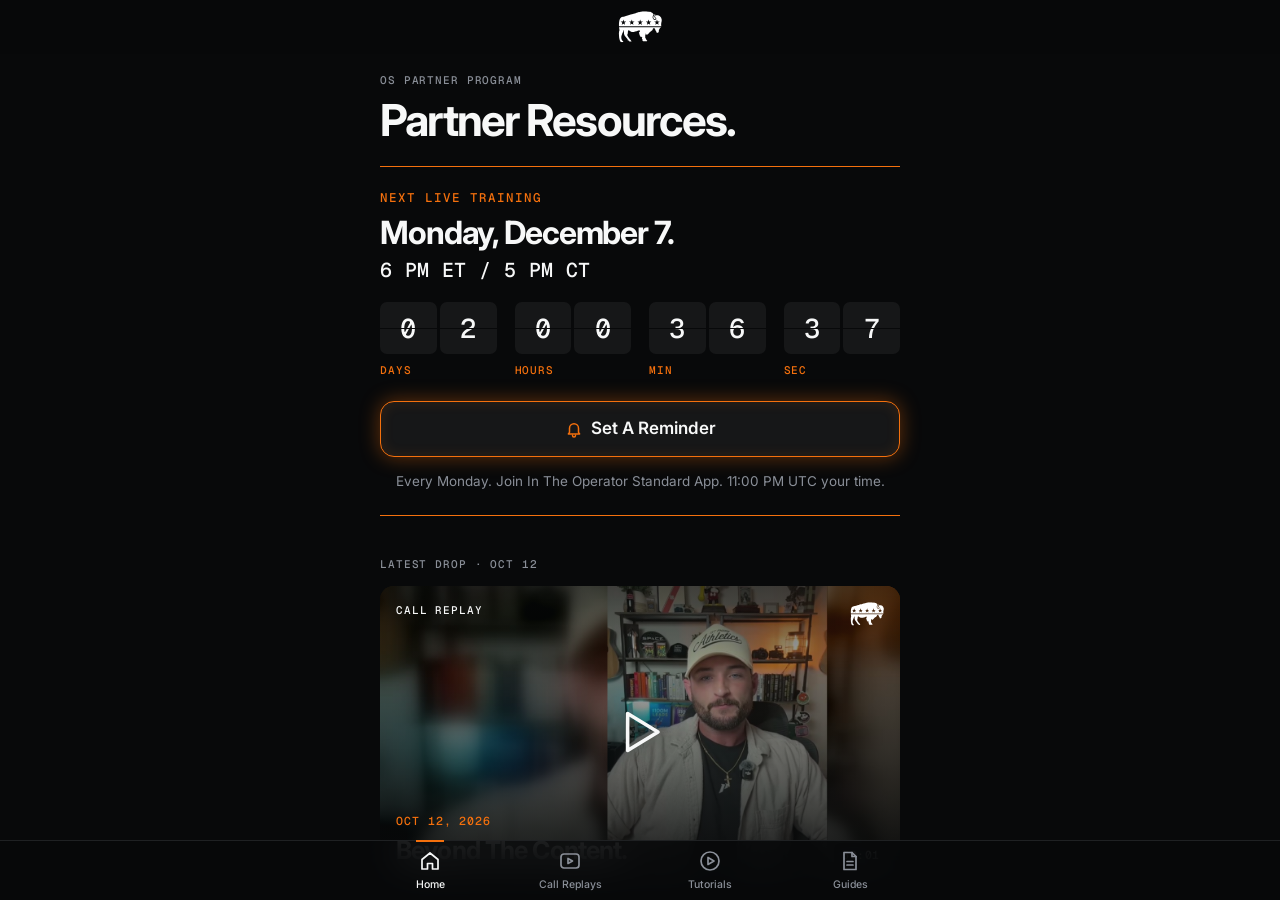
==== commit 6a872dad: "Remove the link preview image Co-Authored-By: Claude Opus 5.5 <noreply@anthropic.com>" ====
--- a/index.html
+++ b/index.html
@@ -14,12 +14,6 @@
   <meta property="og:title" content="Partner Resources · The Operator Standard">
   <meta property="og:description" content="Guides, tutorials and call replays for OS Partners. Live training every Monday, 6 PM ET / 5 PM CT.">
   <meta property="og:url" content="https://os-partners.pages.dev/">
-  <meta property="og:image" content="https://os-partners.pages.dev/assets/share.png">
-  <meta property="og:image:width" content="1200">
-  <meta property="og:image:height" content="630">
-  <meta property="og:image:alt" content="Partner Resources. Live training every Monday, 6 PM ET / 5 PM CT.">
-  <meta name="twitter:card" content="summary_large_image">
-  <meta name="twitter:image" content="https://os-partners.pages.dev/assets/share.png">
   <link rel="icon" href="assets/bison-white.svg" type="image/svg+xml">
   <link rel="preload" href="assets/fonts/Inter.ttf" as="font" type="font/ttf" crossorigin>
   <link rel="preload" href="assets/fonts/GeistMono.ttf" as="font" type="font/ttf" crossorigin>
--- a/styles.css
+++ b/styles.css
@@ -329,3 +329,12 @@
 .call-topic { margin-top: 20px; }
 .remind { margin-top: 22px; }
 .call-where, .call-topic + .call-where { margin-top: 14px; font-size: 13.5px; text-align: center; }
+
+/* Play mark: a hollow white triangle in the dead center of the thumbnail */
+.thumb .play, .thumb.mini .play {
+  left: 50%; right: auto; top: 50%; translate: -50% -50%;
+  width: 54px; height: 54px; border-radius: 0; background: none; color: var(--snow);
+  filter: drop-shadow(0 2px 10px rgba(0, 0, 0, 0.65));
+}
+.thumb .play svg, .thumb.mini .play svg { width: 100%; height: 100%; }
+.thumb.mini .play { width: 30px; height: 30px; }
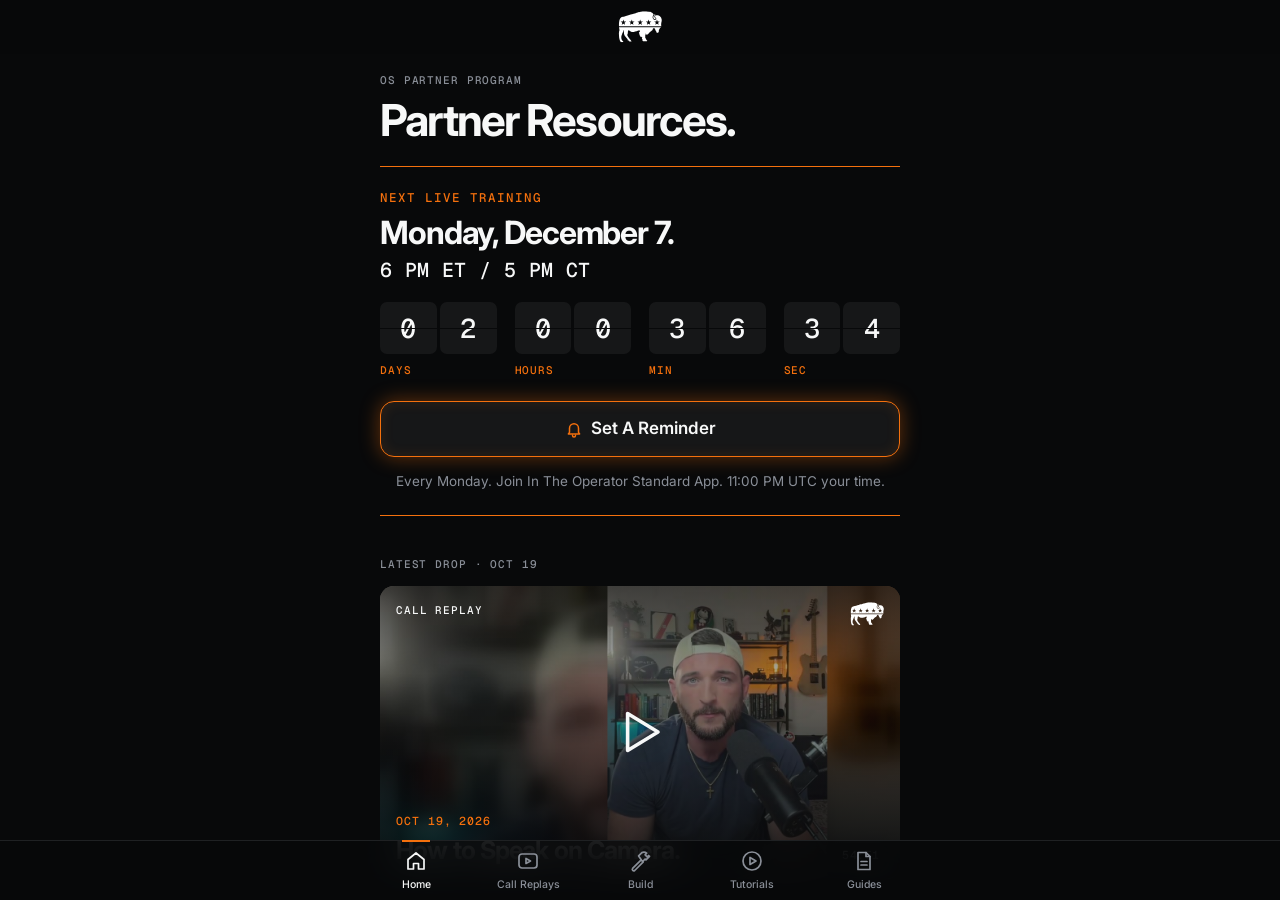
==== commit 30bebe40: "Add the Post Builder: hook library, fill in the blanks, context, reward, copy the outline Co-Authore" ====
--- a/index.html
+++ b/index.html
@@ -37,6 +37,10 @@
       <svg viewBox="0 0 24 24" aria-hidden="true"><rect x="3" y="5" width="18" height="14" rx="3"/><path d="M10 9.5v5l4.5-2.5z"/></svg>
       <span>Call Replays</span>
     </button>
+    <button data-tab="build" class="tab-build">
+      <svg viewBox="0 0 24 24" aria-hidden="true"><path d="M13.2 10.8 4.6 19.4a1.5 1.5 0 0 0 2.1 2.1l8.6-8.6"/><path d="M10.6 6.9l3.3-3.3c1.6-.6 3.4-.4 4.8.6l-1.6 1.6 2.1 2.1 1.4-1.4.9.9-3.5 3.5-.9-.9-2.6 2.6z"/></svg>
+      <span>Build</span>
+    </button>
     <button data-tab="tutorials">
       <svg viewBox="0 0 24 24" aria-hidden="true"><circle cx="12" cy="12" r="9"/><path d="M10 8.5v7l6-3.5z"/></svg>
       <span>Tutorials</span>
@@ -59,5 +63,6 @@
 
   <script src="content.js"></script>
   <script src="app.js"></script>
+  <script src="builder.js"></script>
 </body>
 </html>
--- a/styles.css
+++ b/styles.css
@@ -214,7 +214,7 @@
 /* Tab bar */
 .tabbar {
   position: fixed; left: 0; right: 0; bottom: 0; z-index: 10;
-  display: grid; grid-template-columns: repeat(4, 1fr);
+  display: grid; grid-template-columns: repeat(5, 1fr);
   height: calc(var(--tabbar) + env(safe-area-inset-bottom));
   padding: 0 max(8px, calc((100vw - var(--col)) / 2)) env(safe-area-inset-bottom);
   background: rgba(8, 9, 10, 0.86);
@@ -338,3 +338,112 @@
 }
 .thumb .play svg, .thumb.mini .play svg { width: 100%; height: 100%; }
 .thumb.mini .play { width: 30px; height: 30px; }
+
+/* ---------- Post Builder ---------- */
+.b-intro { color: var(--fog); font-size: 16px; margin-top: 10px; }
+.b-step { padding: 22px 0; border-top: 1px solid var(--ember-line); }
+.b-num { font: 500 13px/1 var(--mono); letter-spacing: 0.08em; color: var(--ember); }
+.b-step h2 { font-size: 24px; margin-top: 8px; }
+.b-help { color: var(--fog); font-size: 14.5px; margin-top: 6px; }
+.b-step textarea, .b-blank input, .b-search input {
+  width: 100%; margin-top: 12px; padding: 14px 15px;
+  background: var(--card); border: 1px solid var(--line); border-radius: 12px;
+  color: var(--snow); font: 400 16px/1.45 var(--sans); resize: vertical;
+}
+.b-step textarea::placeholder, .b-blank input::placeholder, .b-search input::placeholder { color: #5E636B; }
+.b-step textarea:focus, .b-blank input:focus, .b-search input:focus { outline: none; border-color: var(--ember); }
+.b-choose { margin-top: 14px; border: 1px solid var(--ember); }
+.b-chosen { margin-top: 14px; padding: 16px; background: var(--card); border-radius: 14px; }
+.b-preview { font-size: 21px; font-weight: 700; letter-spacing: -0.02em; line-height: 1.3; margin-top: 8px; }
+mark.b-slot { background: rgba(244, 112, 13, 0.16); color: var(--ember); border-radius: 5px; padding: 0 4px; font-weight: 600; }
+mark.b-fill { background: none; color: var(--snow); border-bottom: 2px solid var(--ember); }
+.b-blank { display: block; margin-top: 14px; }
+.b-blank .label { display: block; }
+.b-blank input { margin-top: 6px; background: var(--obsidian); }
+.b-link { margin-top: 16px; color: var(--fog); font-size: 14px; text-decoration: underline; text-underline-offset: 3px; }
+.b-toggle { display: flex; align-items: center; gap: 12px; margin-top: 14px; font-weight: 600; cursor: pointer; }
+.b-toggle input { position: absolute; opacity: 0; pointer-events: none; }
+.b-switch { position: relative; flex: none; width: 50px; height: 30px; border-radius: 15px; background: var(--card-hi); border: 1px solid var(--line); transition: background 0.15s; }
+.b-switch::after { content: ""; position: absolute; top: 3px; left: 3px; width: 22px; height: 22px; border-radius: 50%; background: var(--fog); transition: transform 0.15s, background 0.15s; }
+.b-toggle input:checked + .b-switch { background: var(--ember); border-color: var(--ember); }
+.b-toggle input:checked + .b-switch::after { transform: translateX(20px); background: #fff; }
+.b-toggle input:focus-visible + .b-switch { outline: 2px solid var(--snow); outline-offset: 2px; }
+.b-build { margin-top: 8px; }
+.b-build[aria-disabled="true"] { opacity: 0.4; pointer-events: auto; }
+.b-note { color: var(--fog); font-size: 13.5px; text-align: center; margin-top: 10px; }
+.b-card { background: var(--card); border-radius: 16px; padding: 18px; margin-top: 12px; }
+.b-card > .btn { margin-top: 16px; }
+.b-card > .btn:not(.btn-ember) { background: var(--card-hi); }
+.b-line { margin-top: 14px; }
+.b-line p:last-child { font-size: 20px; font-weight: 600; letter-spacing: -0.015em; line-height: 1.35; margin-top: 4px; }
+.b-line .label { color: var(--ember); }
+.b-caption { white-space: pre-wrap; margin-top: 10px; font-size: 15.5px; line-height: 1.55; }
+.b-checks { margin-top: 6px; }
+.b-checks label { display: flex; align-items: flex-start; gap: 12px; padding: 11px 0; border-bottom: 1px solid var(--line); cursor: pointer; font-size: 15.5px; }
+.b-checks li:last-child label { border-bottom: 0; }
+.b-checks input { appearance: none; -webkit-appearance: none; flex: none; width: 22px; height: 22px; margin: 0; border: 1.5px solid var(--fog); border-radius: 6px; display: grid; place-items: center; }
+.b-checks input:checked { background: var(--ember); border-color: var(--ember); }
+.b-checks input:checked::after { content: ""; width: 10px; height: 6px; border: 2px solid #fff; border-top: 0; border-right: 0; transform: rotate(-45deg) translate(1px, -1px); }
+.b-checks input:checked + span { color: var(--fog); text-decoration: line-through; }
+.b-new { margin-top: 14px; }
+.b-posts li + li { border-top: 1px solid var(--ember-line); }
+.b-posts button { display: grid; grid-template-columns: 60px 1fr; gap: 12px; align-items: baseline; width: 100%; padding: 14px 0; font-weight: 600; }
+/* Hook picker sheet */
+.b-picker { padding: 16px var(--pad) 0; }
+.b-search { position: relative; display: block; }
+.b-search svg { position: absolute; left: 14px; top: 50%; translate: 0 -50%; color: var(--fog); }
+.b-search input { margin: 0; padding-left: 42px; background: var(--card-hi); }
+.b-types { display: flex; gap: 8px; overflow-x: auto; margin: 14px calc(var(--pad) * -1) 0; padding: 0 var(--pad); scrollbar-width: none; overscroll-behavior-x: contain; }
+.b-types::-webkit-scrollbar { display: none; }
+.b-chip { flex: none; min-height: 36px; padding: 0 14px; border-radius: 999px; border: 1px solid var(--line); color: var(--fog); font-size: 14px; font-weight: 500; white-space: nowrap; }
+.b-chip[aria-pressed="true"] { background: var(--snow); border-color: var(--snow); color: var(--obsidian); }
+.b-list { margin-top: 8px; }
+.b-hook { display: block; width: 100%; padding: 15px 0; border-bottom: 1px solid var(--line); }
+.b-hook-t { display: block; font-size: 17px; font-weight: 600; line-height: 1.4; letter-spacing: -0.01em; }
+.b-hook .label { display: block; margin-top: 6px; }
+.b-more { margin-top: 16px; background: var(--card-hi); }
+.b-empty { color: var(--fog); padding: 24px 0; text-align: center; }
+
+/* Post Builder: matched hooks */
+.b-matches-title { margin-top: 14px; color: var(--ember); }
+.b-match { padding: 14px 0; }
+.b-match:last-of-type { border-bottom: 0; }
+.b-hint { margin-top: 12px; }
+.b-about { font-size: 14.5px; color: var(--fog); margin-bottom: 14px; padding-bottom: 12px; border-bottom: 1px solid var(--line); }
+.b-about .label { display: block; margin-bottom: 4px; }
+
+/* Post Builder: one step at a time */
+.b-stage { animation: rise 0.35s cubic-bezier(0.2, 0.7, 0.2, 1) both; }
+.b-progress { display: flex; align-items: center; justify-content: space-between; gap: 16px; margin-bottom: 22px; }
+.b-bars { display: flex; gap: 4px; flex: 1; max-width: 160px; }
+.b-bars i { flex: 1; height: 3px; border-radius: 2px; background: var(--card-hi); }
+.b-bars i.on { background: var(--ember); }
+.b-q { font-size: 30px; letter-spacing: -0.035em; line-height: 1.1; }
+.b-stage > textarea { width: 100%; margin-top: 18px; padding: 15px; background: var(--card); border: 1px solid var(--line); border-radius: 14px; color: var(--snow); font: 400 17px/1.45 var(--sans); resize: vertical; }
+.b-stage > textarea:focus { outline: none; border-color: var(--ember); }
+.b-stage > textarea::placeholder { color: #5E636B; }
+.b-next { margin-top: 18px; }
+.b-next[aria-disabled="true"] { opacity: 0.4; }
+.b-back { display: block; margin: 18px auto 0; padding: 8px 12px; color: var(--fog); font-size: 14.5px; }
+.b-subject { display: flex; align-items: baseline; gap: 10px; width: 100%; margin-bottom: 18px; padding: 12px 14px; background: var(--card); border-radius: 12px; font-size: 14.5px; text-align: left; }
+.b-subject > span:nth-child(2) { flex: 1; min-width: 0; overflow: hidden; text-overflow: ellipsis; white-space: nowrap; }
+.b-edit { color: var(--ember); font-size: 13.5px; font-weight: 600; }
+.b-hookline { margin-top: 16px; padding-left: 12px; border-left: 2px solid var(--ember); font-weight: 600; font-size: 16px; }
+.b-stage .b-chosen { margin-top: 18px; }
+.b-stage .b-matches-title { margin-top: 30px; }
+.b-done { color: var(--ember); }
+
+/* Post Builder: hook library filters */
+.b-filters { display: grid; grid-template-columns: 1fr 1fr; gap: 10px; margin-top: 18px; }
+.b-select .label { display: block; margin-bottom: 6px; }
+.b-select select {
+  width: 100%; height: 46px; padding: 0 34px 0 12px; appearance: none; -webkit-appearance: none;
+  background: var(--card) url("data:image/svg+xml,%3Csvg xmlns='http://www.w3.org/2000/svg' viewBox='0 0 24 24'%3E%3Cpath d='M7 10l5 5 5-5' fill='none' stroke='%238A8F98' stroke-width='2' stroke-linecap='round' stroke-linejoin='round'/%3E%3C/svg%3E") no-repeat right 10px center / 18px;
+  border: 1px solid var(--line); border-radius: 12px; color: var(--snow); font: 500 15px var(--sans);
+}
+.b-select select:focus { outline: none; border-color: var(--ember); }
+.b-stage .b-search { margin-top: 10px; }
+.b-count { margin-top: 18px; }
+#b-list .b-hook:first-of-type { margin-top: 4px; }
+
+.b-filters { grid-template-columns: 1fr; }
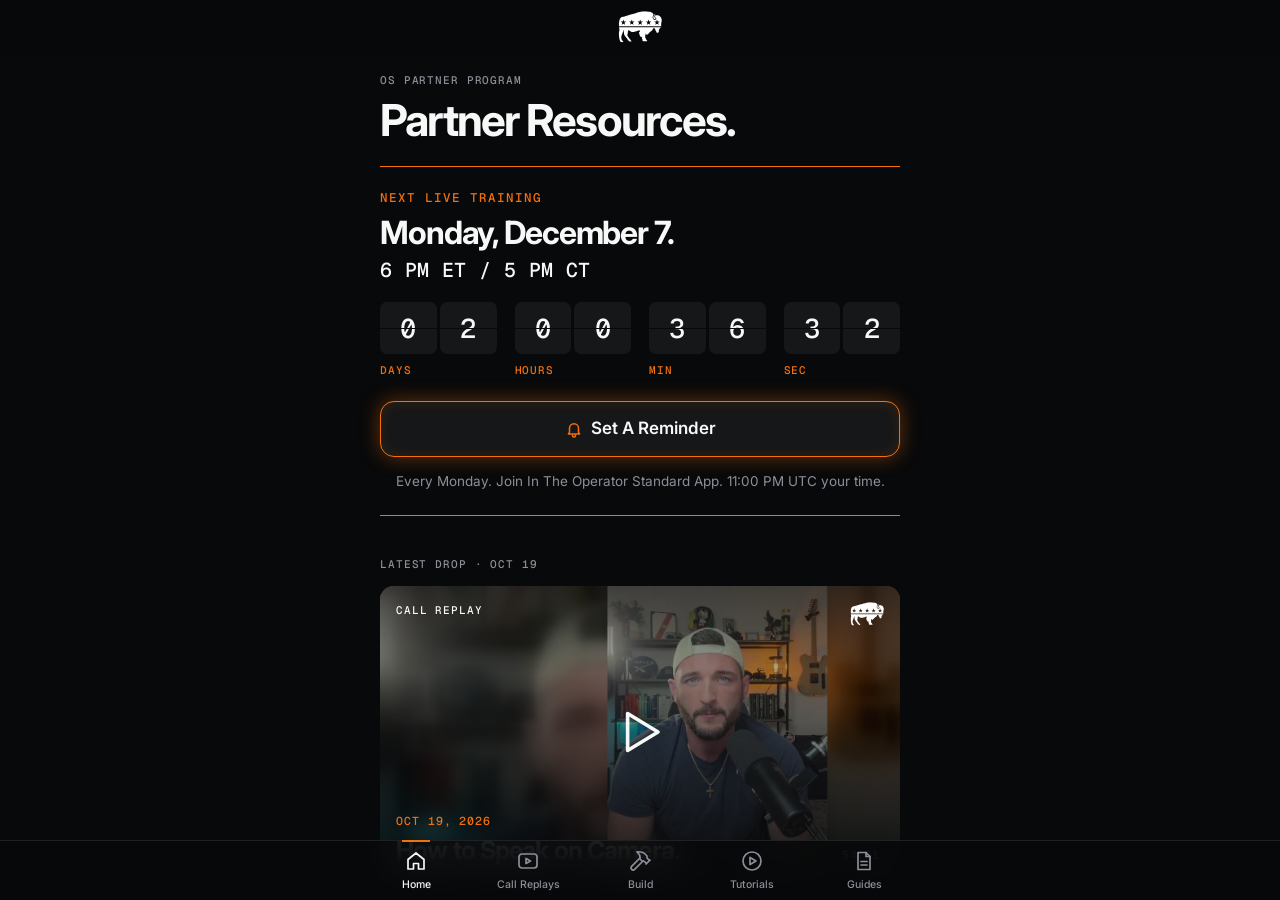
==== commit 99fc888d: "Build tab: standard hammer icon Co-Authored-By: Claude Opus 5.5 <noreply@anthropic.com>" ====
--- a/index.html
+++ b/index.html
@@ -38,7 +38,8 @@
       <span>Call Replays</span>
     </button>
     <button data-tab="build" class="tab-build">
-      <svg viewBox="0 0 24 24" aria-hidden="true"><path d="M13.2 10.8 4.6 19.4a1.5 1.5 0 0 0 2.1 2.1l8.6-8.6"/><path d="M10.6 6.9l3.3-3.3c1.6-.6 3.4-.4 4.8.6l-1.6 1.6 2.1 2.1 1.4-1.4.9.9-3.5 3.5-.9-.9-2.6 2.6z"/></svg>
+      <!-- Hammer icon from Lucide (ISC license) -->
+      <svg viewBox="0 0 24 24" aria-hidden="true"><path d="m15 12-8.373 8.373a1 1 0 1 1-3-3L12 9"/><path d="m18 15 4-4"/><path d="m21.5 11.5-1.914-1.914A2 2 0 0 1 19 8.172V7l-2.26-2.26a6 6 0 0 0-4.202-1.756L9 2.96l.92.82A6.18 6.18 0 0 1 12 8.4V10l2 2h1.172a2 2 0 0 1 1.414.586L18.5 14.5"/></svg>
       <span>Build</span>
     </button>
     <button data-tab="tutorials">
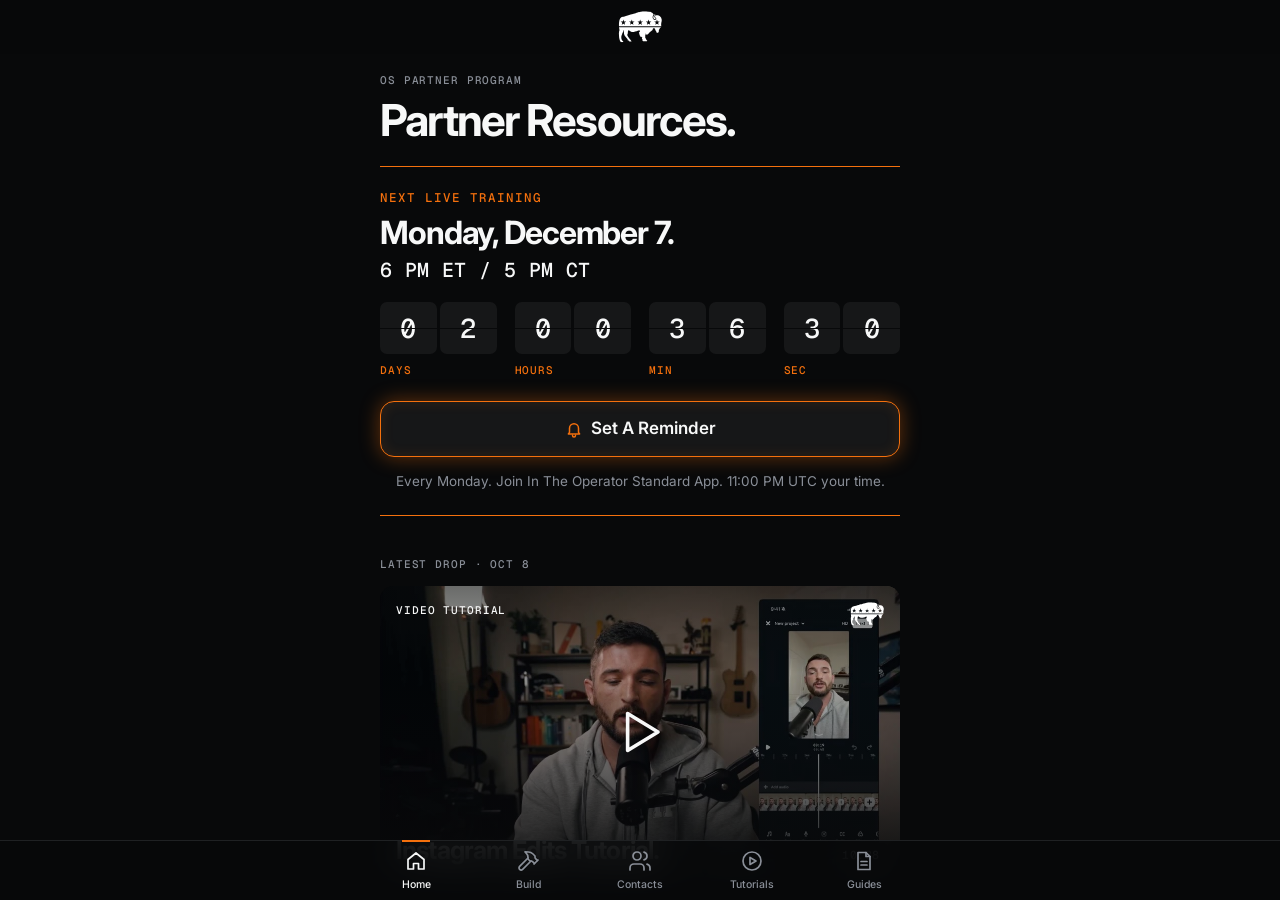
==== commit 50656165: "Add the Contact Tracker tab; hide call replays (now in the app) - Contacts: follow-up tracker saved " ====
--- a/index.html
+++ b/index.html
@@ -33,14 +33,15 @@
       <svg viewBox="0 0 24 24" aria-hidden="true"><path d="M4 10.5 12 4l8 6.5V20h-5.5v-5.5h-5V20H4z"/></svg>
       <span>Home</span>
     </button>
-    <button data-tab="replays">
-      <svg viewBox="0 0 24 24" aria-hidden="true"><rect x="3" y="5" width="18" height="14" rx="3"/><path d="M10 9.5v5l4.5-2.5z"/></svg>
-      <span>Call Replays</span>
-    </button>
     <button data-tab="build" class="tab-build">
       <!-- Hammer icon from Lucide (ISC license) -->
       <svg viewBox="0 0 24 24" aria-hidden="true"><path d="m15 12-8.373 8.373a1 1 0 1 1-3-3L12 9"/><path d="m18 15 4-4"/><path d="m21.5 11.5-1.914-1.914A2 2 0 0 1 19 8.172V7l-2.26-2.26a6 6 0 0 0-4.202-1.756L9 2.96l.92.82A6.18 6.18 0 0 1 12 8.4V10l2 2h1.172a2 2 0 0 1 1.414.586L18.5 14.5"/></svg>
       <span>Build</span>
+    </button>
+    <button data-tab="contacts">
+      <!-- Users icon from Lucide (ISC license) -->
+      <svg viewBox="0 0 24 24" aria-hidden="true"><path d="M16 21v-2a4 4 0 0 0-4-4H6a4 4 0 0 0-4 4v2"/><circle cx="9" cy="7" r="4"/><path d="M22 21v-2a4 4 0 0 0-3-3.87"/><path d="M16 3.13a4 4 0 0 1 0 7.75"/></svg>
+      <span>Contacts</span>
     </button>
     <button data-tab="tutorials">
       <svg viewBox="0 0 24 24" aria-hidden="true"><circle cx="12" cy="12" r="9"/><path d="M10 8.5v7l6-3.5z"/></svg>
@@ -65,5 +66,6 @@
   <script src="content.js"></script>
   <script src="app.js"></script>
   <script src="builder.js"></script>
+  <script src="tracker.js"></script>
 </body>
 </html>
--- a/styles.css
+++ b/styles.css
@@ -447,3 +447,52 @@
 #b-list .b-hook:first-of-type { margin-top: 4px; }
 
 .b-filters { grid-template-columns: 1fr; }
+
+.tabbar button { white-space: nowrap; }
+
+/* ---------- Contact Tracker ---------- */
+.ct-intro { color: var(--fog); font-size: 16px; margin-top: 10px; }
+.ct-status { margin-top: 14px; color: var(--ember); }
+.ct-auth { display: flex; gap: 10px; flex-wrap: wrap; margin-top: 14px; }
+.ct-auth .btn { flex: 1; min-width: 140px; }
+.ct-form { margin-top: 16px; padding: 16px; background: var(--card); border-radius: 16px; display: grid; gap: 14px; }
+.ct-form label .label { display: block; margin-bottom: 6px; }
+.ct-form input, .ct-form textarea, .ct-search input, .ct-addnote textarea {
+  width: 100%; padding: 13px 14px; background: var(--obsidian); border: 1px solid var(--line); border-radius: 12px;
+  color: var(--snow); font: 400 16px/1.45 var(--sans); color-scheme: dark;
+}
+.ct-form input:focus, .ct-form textarea:focus, .ct-search input:focus, .ct-addnote textarea:focus { outline: none; border-color: var(--ember); }
+.ct-form ::placeholder, .ct-search ::placeholder, .ct-addnote ::placeholder { color: #5E636B; }
+.ct-error { color: var(--ember); font-size: 14.5px; min-height: 0; }
+.ct-error:empty { display: none; }
+.ct-section { padding-top: 32px; }
+.ct-search { display: block; margin-bottom: 12px; }
+.ct-search input { background: var(--card); }
+.ct-card { display: block; width: 100%; padding: 15px 16px; margin-bottom: 10px; background: var(--card); border-radius: 14px; }
+.ct-name { display: block; font-size: 17px; font-weight: 700; letter-spacing: -0.015em; }
+.ct-meta { display: block; color: var(--fog); font-size: 13.5px; margin-top: 4px; line-height: 1.45; }
+.ct-badge { display: inline-block; margin-top: 10px; padding: 5px 10px; border-radius: 999px; font: 500 11px/1.2 var(--mono); letter-spacing: 0.06em; text-transform: uppercase; }
+.ct-due { background: var(--ember); color: #fff; }
+.ct-soon { background: rgba(244, 112, 13, 0.16); color: var(--ember); }
+.ct-joined { border: 1px solid var(--snow); color: var(--snow); }
+.ct-empty { color: var(--fog); font-size: 15px; padding: 4px 0 8px; }
+.ct-foot { padding-top: 36px; }
+.ct-foot .ct-auth .btn { background: var(--card); }
+.ct-import input { display: none; }
+.ct-note { color: var(--fog); font-size: 13.5px; margin-top: 14px; text-align: center; }
+.ct-back { color: var(--ember); font-weight: 600; font-size: 15px; padding: 18px 0 6px; }
+.ct-detail { padding-top: 8px; }
+.ct-dname { font-size: 32px; letter-spacing: -0.035em; }
+.ct-detail .ct-meta { font-size: 14.5px; margin-top: 8px; }
+.ct-addnote { display: block; margin-top: 26px; }
+.ct-addnote .label { display: block; margin-bottom: 8px; }
+.ct-addnote + .btn { margin-top: 10px; }
+.ct-row { display: grid; grid-template-columns: 1fr 1fr; gap: 10px; margin-top: 10px; }
+.ct-row .btn { font-size: 14px; padding: 0 10px; text-align: center; line-height: 1.2; }
+.ct-row .ct-done { border: 1px solid var(--ember); color: var(--ember); }
+.ct-notes-head { margin-top: 34px; }
+.ct-notecard { padding: 10px 0 10px 14px; margin-bottom: 10px; border-left: 2px solid var(--ember); }
+.ct-notecard p:last-child { white-space: pre-wrap; margin-top: 4px; font-size: 15.5px; }
+.ct-delete { display: block; margin: 30px auto 0; padding: 10px; color: var(--fog); font-size: 14px; text-decoration: underline; text-underline-offset: 3px; }
+
+.sr-only { position: absolute; width: 1px; height: 1px; overflow: hidden; clip-path: inset(50%); white-space: nowrap; }
